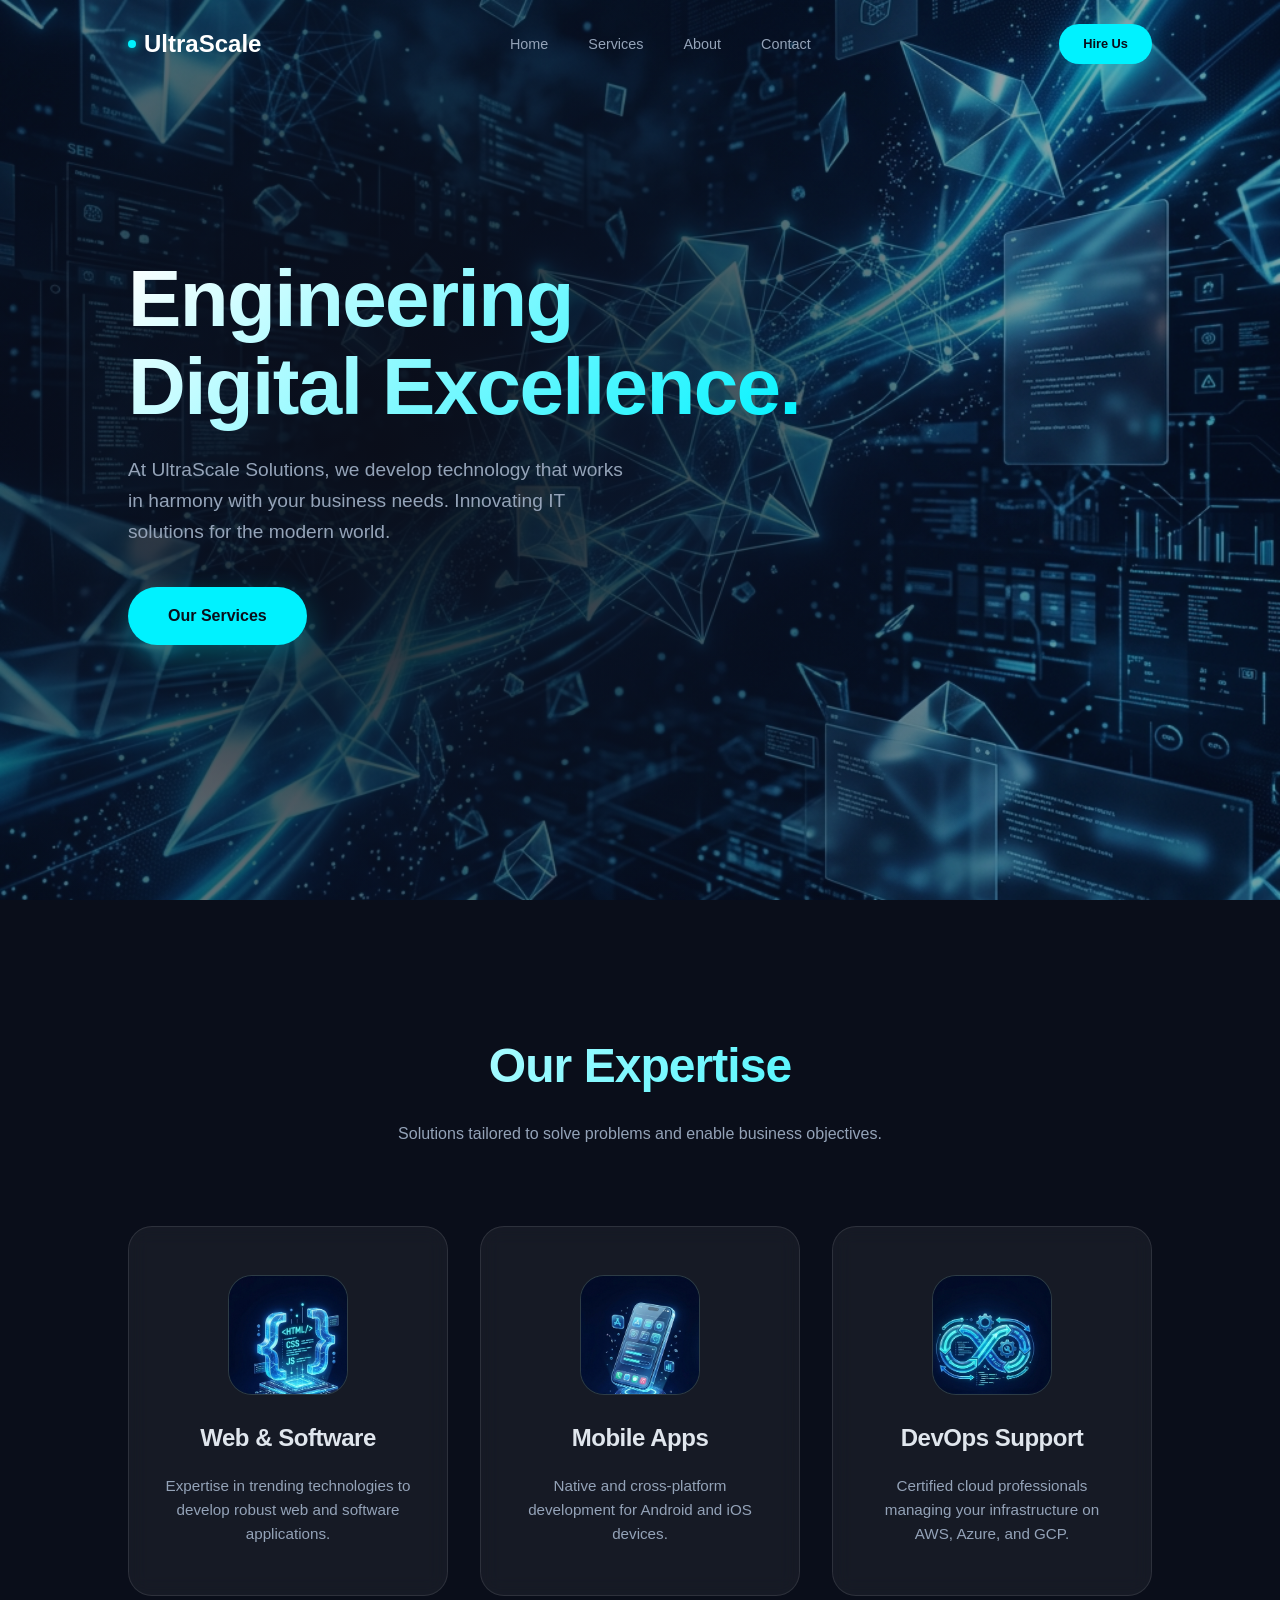
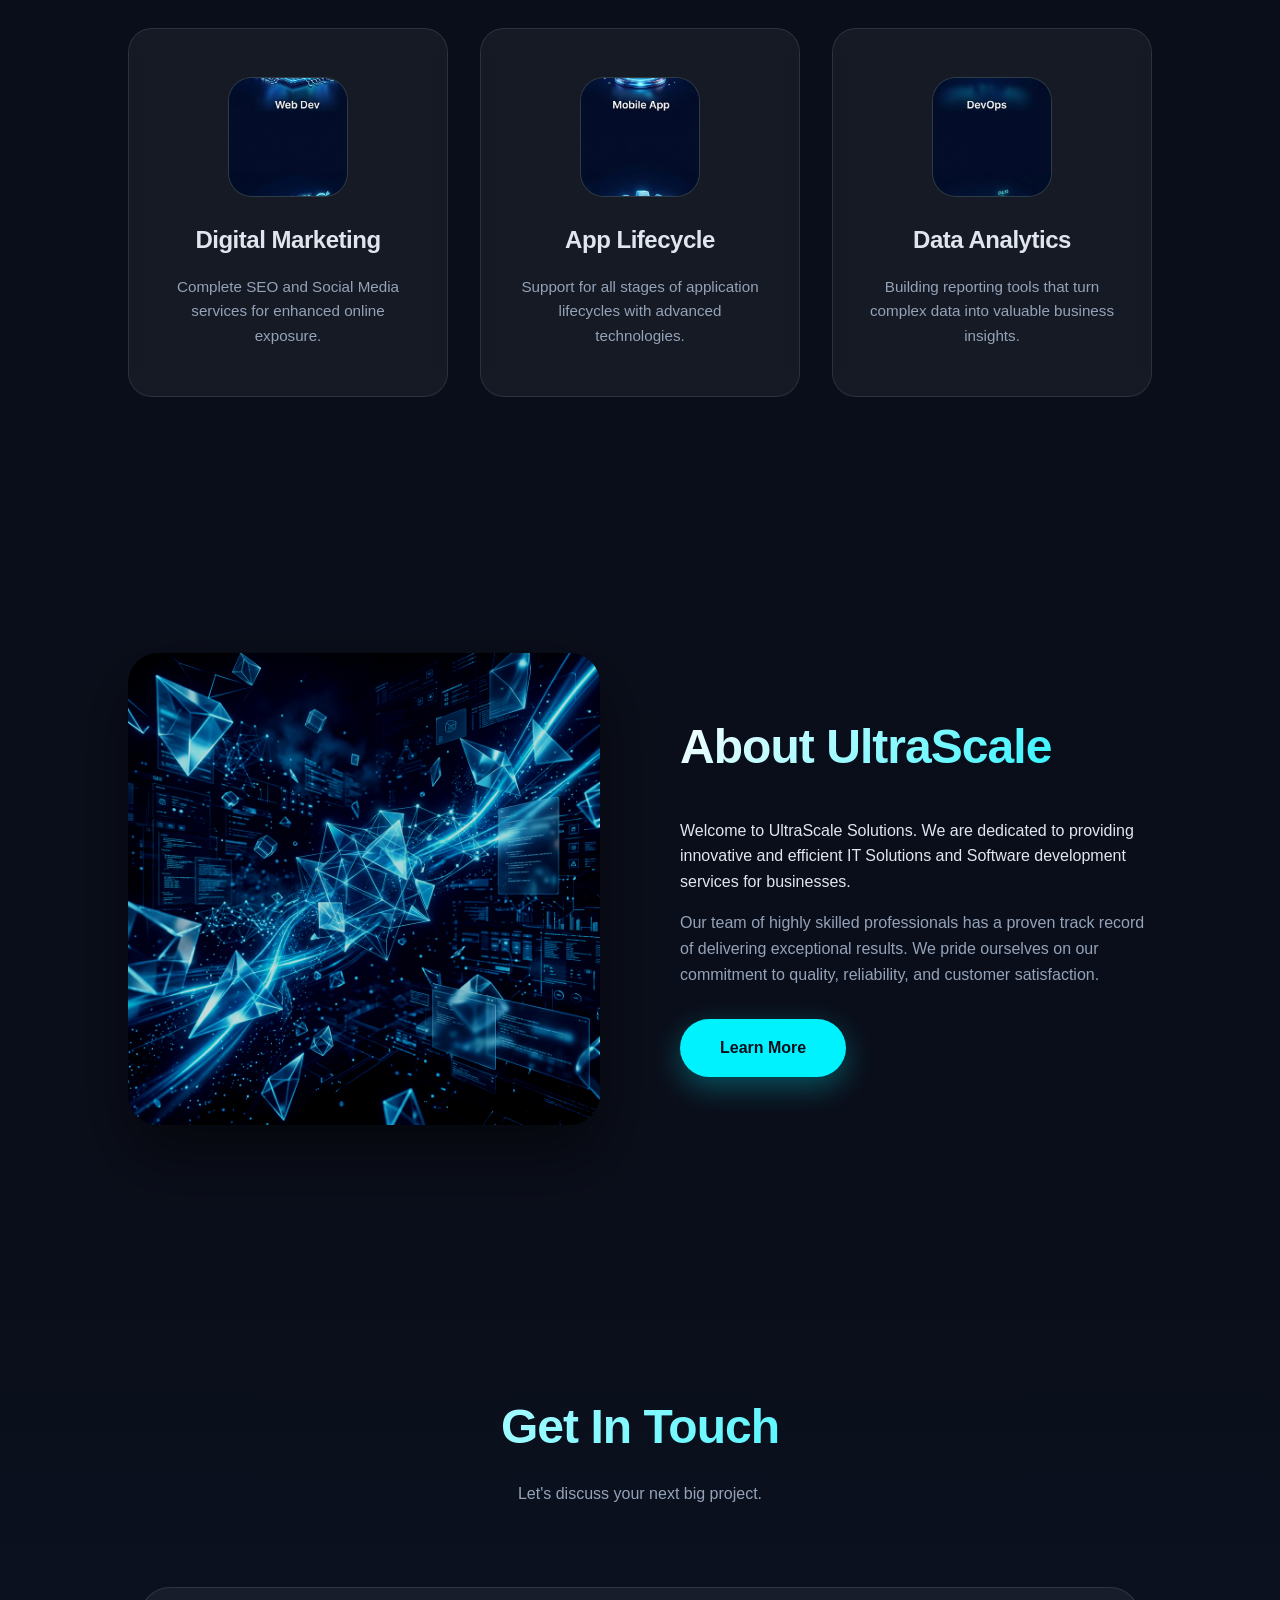
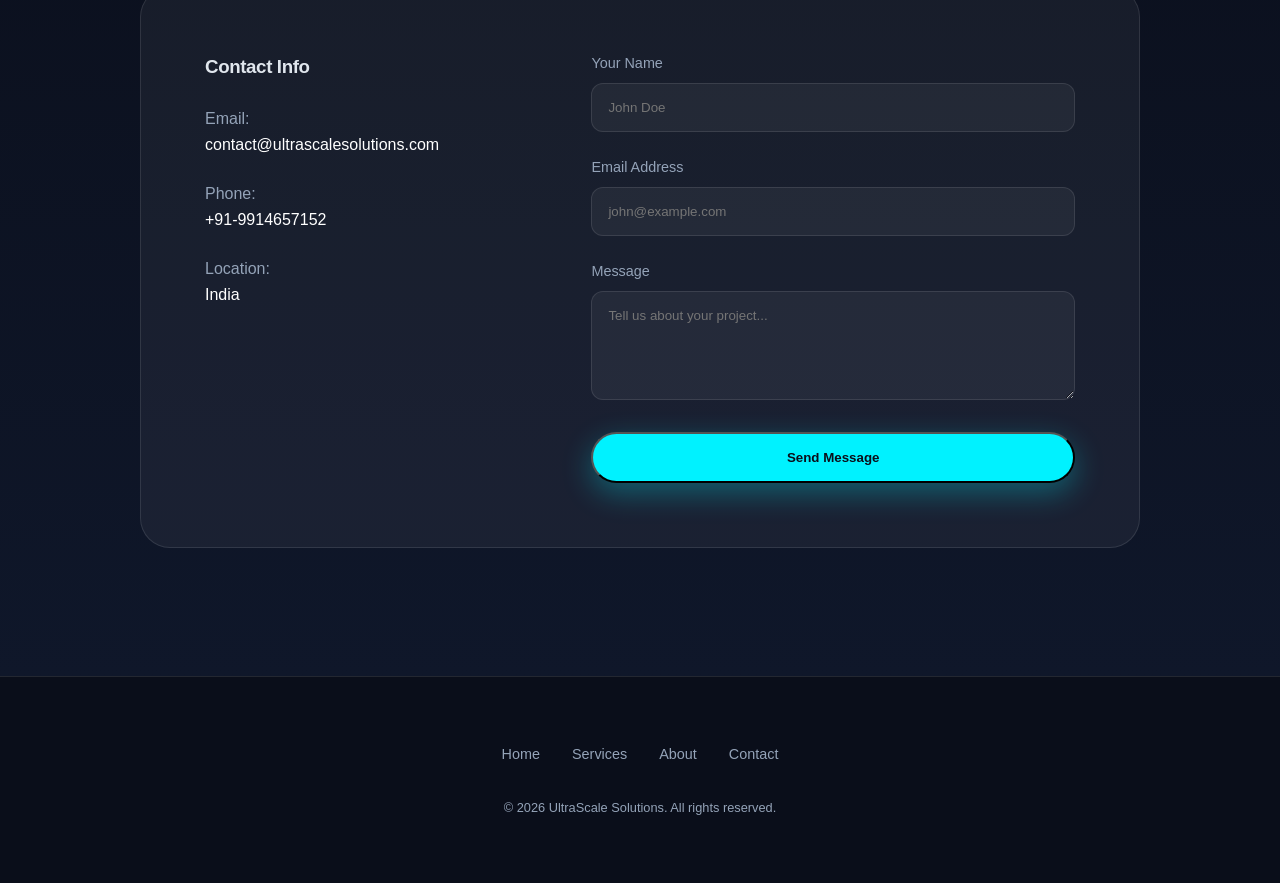
==== index.html @ d18b345b "initial commit" ====
<!DOCTYPE html>
<html lang="en">
<head>
    <meta charset="UTF-8">
    <meta name="viewport" content="width=device-width, initial-scale=1.0">
    <title>UltraScale Solutions | Engineering the Future</title>
    <meta name="description" content="UltraScale Solutions provides high-end IT and software development services, including web, mobile, DevOps, and data analytics.">
    <!-- Main CSS -->
    <link rel="stylesheet" href="css/main.css">
</head>
<body>

    <!-- Navigation -->
    <nav>
        <a href="#" class="logo">
            <span class="logo-dot"></span>
            UltraScale
        </a>
        <ul class="nav-links">
            <li><a href="#home">Home</a></li>
            <li><a href="#services">Services</a></li>
            <li><a href="#about">About</a></li>
            <li><a href="#contact">Contact</a></li>
        </ul>
        <a href="#contact" class="btn btn-primary" style="padding: 0.6rem 1.5rem; font-size: 0.8rem;">Hire Us</a>
    </nav>

    <!-- Hero Section -->
    <section class="hero" id="home">
        <div class="hero-overlay"></div>
        <div class="hero-bg"></div>
        <div class="hero-content">
            <h1 class="gradient-text">Engineering <br>Digital Excellence.</h1>
            <p>At UltraScale Solutions, we develop technology that works in harmony with your business needs. Innovating IT solutions for the modern world.</p>
            <div class="hero-btns">
                <a href="#services" class="btn btn-primary">Our Services</a>
            </div>
        </div>
    </section>

    <!-- Services Section -->
    <section class="services" id="services">
        <div class="section-header">
            <h2 class="gradient-text">Our Expertise</h2>
            <p style="color: var(--text-dim);">Solutions tailored to solve problems and enable business objectives.</p>
        </div>
        <div class="services-grid">
            <!-- Web & Software Development -->
            <div class="service-card icon-web">
                <div class="service-icon">
                    <div class="sprite"></div>
                </div>
                <h3>Web & Software</h3>
                <p>Expertise in trending technologies to develop robust web and software applications.</p>
            </div>

            <!-- Mobile App Development -->
            <div class="service-card icon-mobile">
                <div class="service-icon">
                    <div class="sprite"></div>
                </div>
                <h3>Mobile Apps</h3>
                <p>Native and cross-platform development for Android and iOS devices.</p>
            </div>

            <!-- DevOps Support -->
            <div class="service-card icon-devops">
                <div class="service-icon">
                    <div class="sprite"></div>
                </div>
                <h3>DevOps Support</h3>
                <p>Certified cloud professionals managing your infrastructure on AWS, Azure, and GCP.</p>
            </div>

            <!-- Digital Marketing -->
            <div class="service-card icon-marketing">
                <div class="service-icon">
                    <div class="sprite"></div>
                </div>
                <h3>Digital Marketing</h3>
                <p>Complete SEO and Social Media services for enhanced online exposure.</p>
            </div>

            <!-- Application Services -->
            <div class="service-card icon-app">
                <div class="service-icon">
                    <div class="sprite"></div>
                </div>
                <h3>App Lifecycle</h3>
                <p>Support for all stages of application lifecycles with advanced technologies.</p>
            </div>

            <!-- Data Analytics -->
            <div class="service-card icon-analytics">
                <div class="service-icon">
                    <div class="sprite"></div>
                </div>
                <h3>Data Analytics</h3>
                <p>Building reporting tools that turn complex data into valuable business insights.</p>
            </div>
        </div>
    </section>

    <!-- About Section -->
    <section class="about" id="about">
        <div class="about-image">
            <img src="assets/images/hero_bg.png" alt="About UltraScale" style="filter: brightness(0.8) contrast(1.2);">
        </div>
        <div class="about-content">
            <h2 class="gradient-text">About UltraScale</h2>
            <p>Welcome to UltraScale Solutions. We are dedicated to providing innovative and efficient IT Solutions and Software development services for businesses.</p>
            <p style="margin-top: 1rem; color: var(--text-dim);">Our team of highly skilled professionals has a proven track record of delivering exceptional results. We pride ourselves on our commitment to quality, reliability, and customer satisfaction.</p>
            <a href="#contact" class="btn btn-primary" style="margin-top: 2rem;">Learn More</a>
        </div>
    </section>

    <!-- Contact Section -->
    <section class="contact" id="contact">
        <div class="section-header">
            <h2 class="gradient-text">Get In Touch</h2>
            <p style="color: var(--text-dim);">Let's discuss your next big project.</p>
        </div>
        <div class="contact-container">
            <div class="contact-info">
                <h3>Contact Info</h3>
                <p style="margin-top: 1.5rem; color: var(--text-dim);">Email: <br><span style="color: #fff;">contact@ultrascalesolutions.com</span></p>
                <p style="margin-top: 1.5rem; color: var(--text-dim);">Phone: <br><span style="color: #fff;">+91-9914657152</span></p>
                <p style="margin-top: 1.5rem; color: var(--text-dim);">Location: <br><span style="color: #fff;">India</span></p>
            </div>
            <div class="contact-form">
                <form id="contactForm">
                    <div class="form-group">
                        <label>Your Name</label>
                        <input type="text" placeholder="John Doe" required>
                    </div>
                    <div class="form-group">
                        <label>Email Address</label>
                        <input type="email" placeholder="john@example.com" required>
                    </div>
                    <div class="form-group">
                        <label>Message</label>
                        <textarea rows="5" placeholder="Tell us about your project..." required></textarea>
                    </div>
                    <button type="submit" class="btn btn-primary" style="width: 100%;">Send Message</button>
                </form>
            </div>
        </div>
    </section>

    <!-- Footer -->
    <footer>
        <ul class="footer-links">
            <li><a href="#home">Home</a></li>
            <li><a href="#services">Services</a></li>
            <li><a href="#about">About</a></li>
            <li><a href="#contact">Contact</a></li>
        </ul>
        <p class="copyright">&copy; 2026 UltraScale Solutions. All rights reserved.</p>
    </footer>

    <!-- Scripts -->
    <script src="js/jquery.min.js"></script>
    <script src="js/main.js"></script>
</body>
</html>
---- css/main.css ----
/* 
    UltraScale Solutions - Main Style Sheet
    Tech-forward, 3D effect, Premium Dark Theme
*/

:root {
    --bg-dark: #0a0e1a;
    --bg-card: rgba(255, 255, 255, 0.05);
    --accent-blue: #00f2ff;
    --accent-glow: rgba(0, 242, 255, 0.3);
    --text-main: #e0e6ed;
    --text-dim: #94a3b8;
    --glass-border: rgba(255, 255, 255, 0.1);
    --transition-smooth: all 0.4s cubic-bezier(0.175, 0.885, 0.32, 1.275);
}

* {
    margin: 0;
    padding: 0;
    box-sizing: border-box;
    font-family: 'Inter', -apple-system, BlinkMacSystemFont, "Segoe UI", Roboto, Helvetica, Arial, sans-serif;
}

body {
    background-color: var(--bg-dark);
    color: var(--text-main);
    overflow-x: hidden;
    line-height: 1.6;
}

/* Scrollbar */
::-webkit-scrollbar {
    width: 10px;
}
::-webkit-scrollbar-track {
    background: var(--bg-dark);
}
::-webkit-scrollbar-thumb {
    background: #1e293b;
    border-radius: 5px;
}
::-webkit-scrollbar-thumb:hover {
    background: var(--accent-blue);
}

/* Typography */
h1, h2, h3, h4 {
    font-weight: 800;
    letter-spacing: -0.02em;
}

.gradient-text {
    background: linear-gradient(135deg, #fff 0%, var(--accent-blue) 100%);
    -webkit-background-clip: text;
    -webkit-text-fill-color: transparent;
}

/* Navigation */
nav {
    position: fixed;
    top: 0;
    width: 100%;
    padding: 1.5rem 10%;
    display: flex;
    justify-content: space-between;
    align-items: center;
    z-index: 1000;
    transition: var(--transition-smooth);
}

nav.scrolled {
    background: rgba(10, 14, 26, 0.8);
    backdrop-filter: blur(10px);
    padding: 1rem 10%;
    border-bottom: 1px solid var(--glass-border);
}

.logo {
    font-size: 1.5rem;
    font-weight: 800;
    color: #fff;
    text-decoration: none;
    display: flex;
    align-items: center;
    gap: 0.5rem;
}

.logo-dot {
    width: 8px;
    height: 8px;
    background: var(--accent-blue);
    border-radius: 50%;
    box-shadow: 0 0 10px var(--accent-blue);
}

.nav-links {
    display: flex;
    gap: 2.5rem;
    list-style: none;
}

.nav-links a {
    color: var(--text-dim);
    text-decoration: none;
    font-size: 0.9rem;
    font-weight: 500;
    transition: var(--transition-smooth);
}

.nav-links a:hover {
    color: var(--accent-blue);
}

/* Hero Section */
.hero {
    height: 100vh;
    display: flex;
    align-items: center;
    padding: 0 10%;
    position: relative;
    overflow: hidden;
}

.hero-content {
    max-width: 700px;
    z-index: 2;
    transform-style: preserve-3d;
    perspective: 1000px;
}

.hero h1 {
    font-size: clamp(3rem, 8vw, 5rem);
    line-height: 1.1;
    margin-bottom: 1.5rem;
}

.hero p {
    font-size: 1.2rem;
    color: var(--text-dim);
    margin-bottom: 2.5rem;
    max-width: 500px;
}

.hero-bg {
    position: absolute;
    top: 0;
    right: 0;
    width: 100%;
    height: 100%;
    z-index: 1;
    background: url('../assets/images/hero_bg.png') no-repeat center right / cover;
    filter: opacity(0.6);
}

.hero-overlay {
    position: absolute;
    top: 0;
    left: 0;
    width: 100%;
    height: 100%;
    background: radial-gradient(circle at 30% 50%, var(--bg-dark) 0%, transparent 70%);
    z-index: 2;
}

/* Buttons */
.btn {
    padding: 1rem 2.5rem;
    border-radius: 50px;
    font-weight: 600;
    text-decoration: none;
    transition: var(--transition-smooth);
    display: inline-block;
    cursor: pointer;
}

.btn-primary {
    background: var(--accent-blue);
    color: var(--bg-dark);
    box-shadow: 0 10px 30px var(--accent-glow);
}

.btn-primary:hover {
    transform: translateY(-5px);
    box-shadow: 0 15px 40px var(--accent-glow);
}

/* Services Section */
.services {
    padding: 8rem 10%;
    position: relative;
}

.section-header {
    text-align: center;
    margin-bottom: 5rem;
}

.section-header h2 {
    font-size: 3rem;
    margin-bottom: 1rem;
}

.services-grid {
    display: grid;
    grid-template-columns: repeat(auto-fit, minmax(300px, 1fr));
    gap: 2rem;
    perspective: 1000px;
}

.service-card {
    background: var(--bg-card);
    border: 1px solid var(--glass-border);
    border-radius: 24px;
    padding: 3rem 2rem;
    text-align: center;
    backdrop-filter: blur(10px);
    transition: var(--transition-smooth);
    transform-style: preserve-3d;
    cursor: default;
}

.service-card:hover {
    border-color: var(--accent-blue);
    background: rgba(255, 255, 255, 0.08);
}

.service-icon {
    width: 120px;
    height: 120px;
    margin: 0 auto 1.5rem;
    background: rgba(0, 242, 255, 0.05);
    border-radius: 24px;
    display: flex;
    align-items: center;
    justify-content: center;
    transform: translateZ(30px);
    overflow: hidden;
    position: relative;
    border: 1px solid var(--glass-border);
}

.service-icon .sprite {
    width: 300%;
    height: 200%;
    background: url('../assets/icons/services.png') no-repeat;
    background-size: cover;
    position: absolute;
}

/* Icon Positions (3x2 Grid) */
.icon-web .sprite { left: 0; top: 0; }
.icon-mobile .sprite { left: -100%; top: 0; }
.icon-devops .sprite { left: -200%; top: 0; }
.icon-marketing .sprite { left: 0; top: -100%; }
.icon-app .sprite { left: -100%; top: -100%; }
.icon-analytics .sprite { left: -200%; top: -100%; }

.service-card h3 {
    font-size: 1.5rem;
    margin-bottom: 1rem;
    transform: translateZ(20px);
}

.service-card p {
    color: var(--text-dim);
    font-size: 0.95rem;
    transform: translateZ(10px);
}

/* About Section */
.about {
    padding: 8rem 10%;
    display: flex;
    align-items: center;
    gap: 5rem;
}

.about-image {
    flex: 1;
    position: relative;
}

.about-image img {
    width: 100%;
    border-radius: 30px;
    box-shadow: 0 30px 60px rgba(0,0,0,0.5);
}

.about-content {
    flex: 1;
}

.about-content h2 {
    font-size: 3rem;
    margin-bottom: 2rem;
}

/* Contact Section */
.contact {
    padding: 8rem 10%;
    background: linear-gradient(to bottom, transparent, #0f172a);
}

.contact-container {
    max-width: 1000px;
    margin: 0 auto;
    background: var(--bg-card);
    border: 1px solid var(--glass-border);
    border-radius: 30px;
    padding: 4rem;
    display: flex;
    gap: 4rem;
}

.contact-info {
    flex: 1;
}

.contact-form {
    flex: 1.5;
}

.form-group {
    margin-bottom: 1.5rem;
}

.form-group label {
    display: block;
    margin-bottom: 0.5rem;
    font-size: 0.9rem;
    color: var(--text-dim);
}

input, textarea {
    width: 100%;
    padding: 1rem;
    background: rgba(255,255,255,0.05);
    border: 1px solid var(--glass-border);
    border-radius: 12px;
    color: #fff;
    outline: none;
    transition: var(--transition-smooth);
}

input:focus, textarea:focus {
    border-color: var(--accent-blue);
    background: rgba(255,255,255,0.08);
}

/* Footer */
footer {
    padding: 4rem 10%;
    border-top: 1px solid var(--glass-border);
    text-align: center;
}

.footer-links {
    display: flex;
    justify-content: center;
    gap: 2rem;
    margin-bottom: 2rem;
    list-style: none;
}

.footer-links a {
    color: var(--text-dim);
    text-decoration: none;
    font-size: 0.9rem;
}

.copyright {
    color: var(--text-dim);
    font-size: 0.8rem;
}

/* Responsive */
@media (max-width: 992px) {
    .about {
        flex-direction: column;
        text-align: center;
    }
    .contact-container {
        flex-direction: column;
        padding: 2rem;
    }
}

@media (max-width: 768px) {
    nav {
        padding: 1rem 5%;
    }
    .nav-links {
        display: none;
    }
    .hero {
        padding: 0 5%;
    }
    .services, .about, .contact {
        padding: 4rem 5%;
    }
}
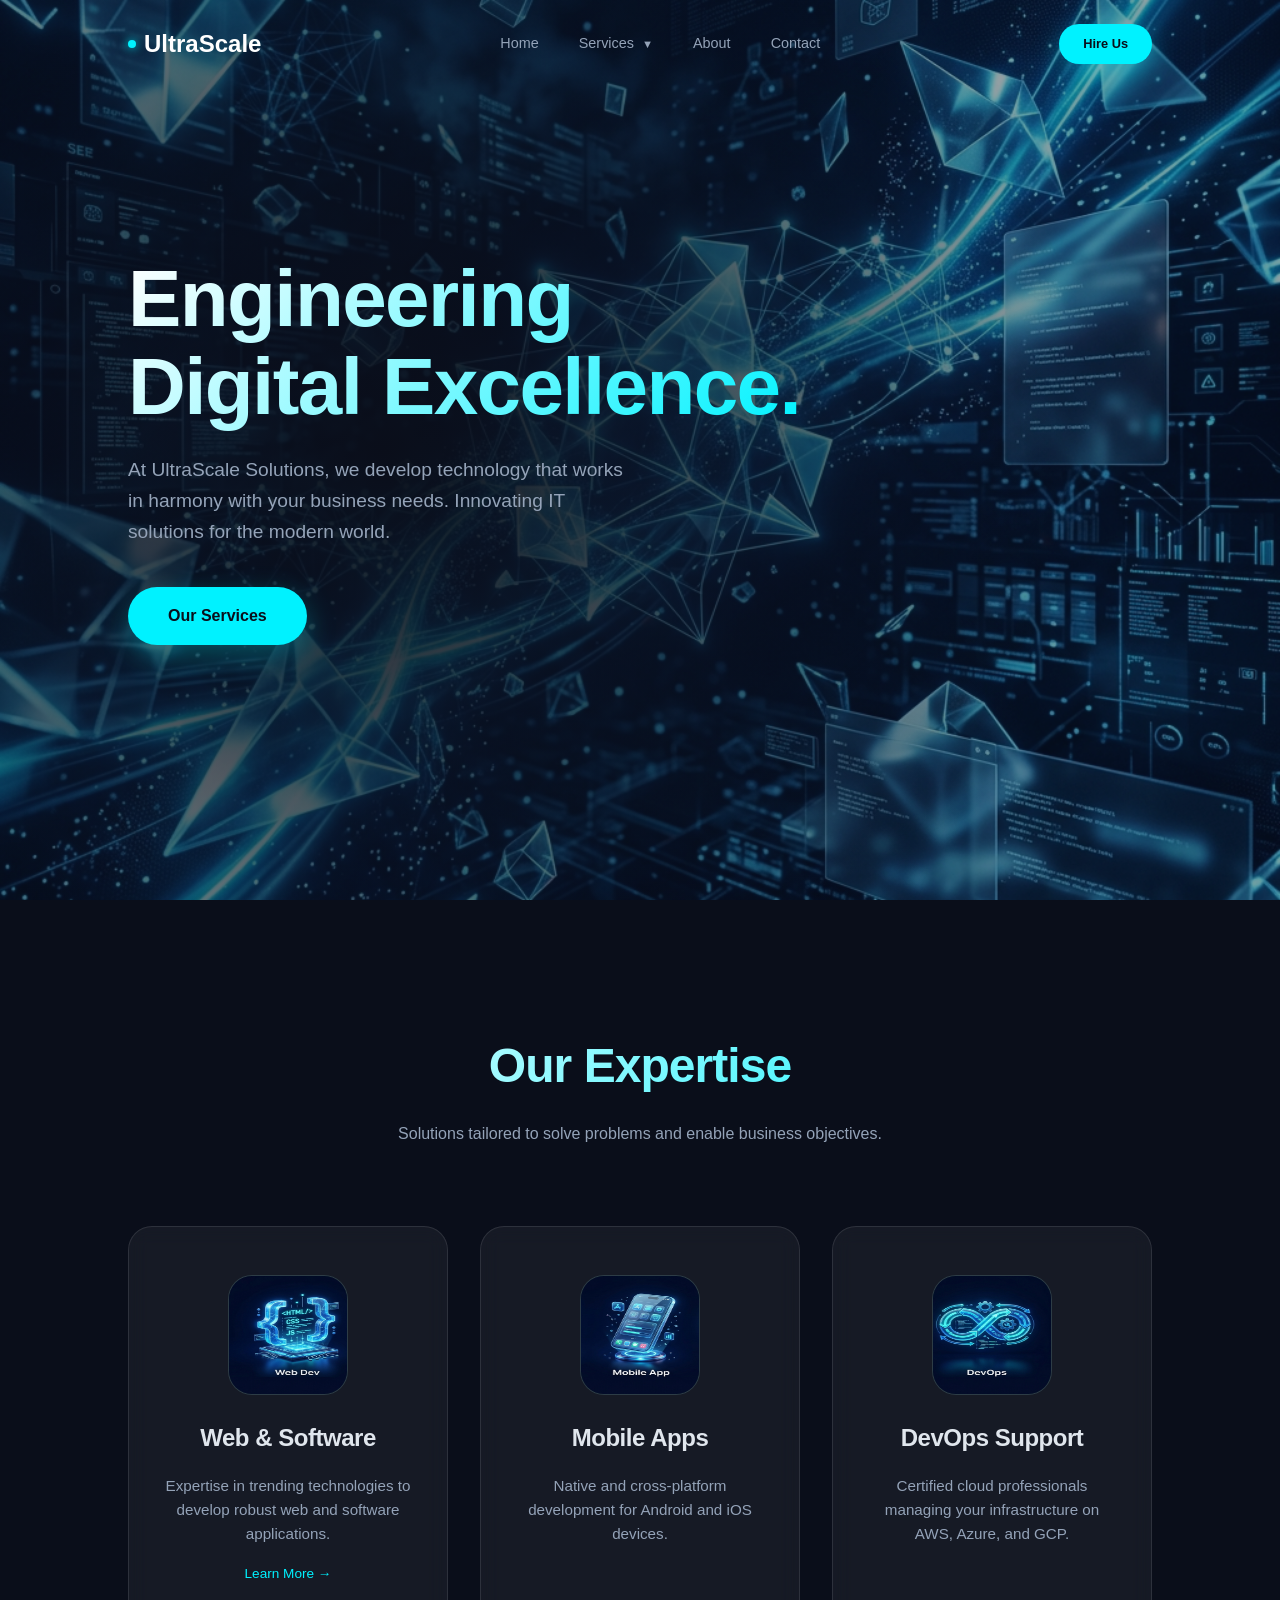
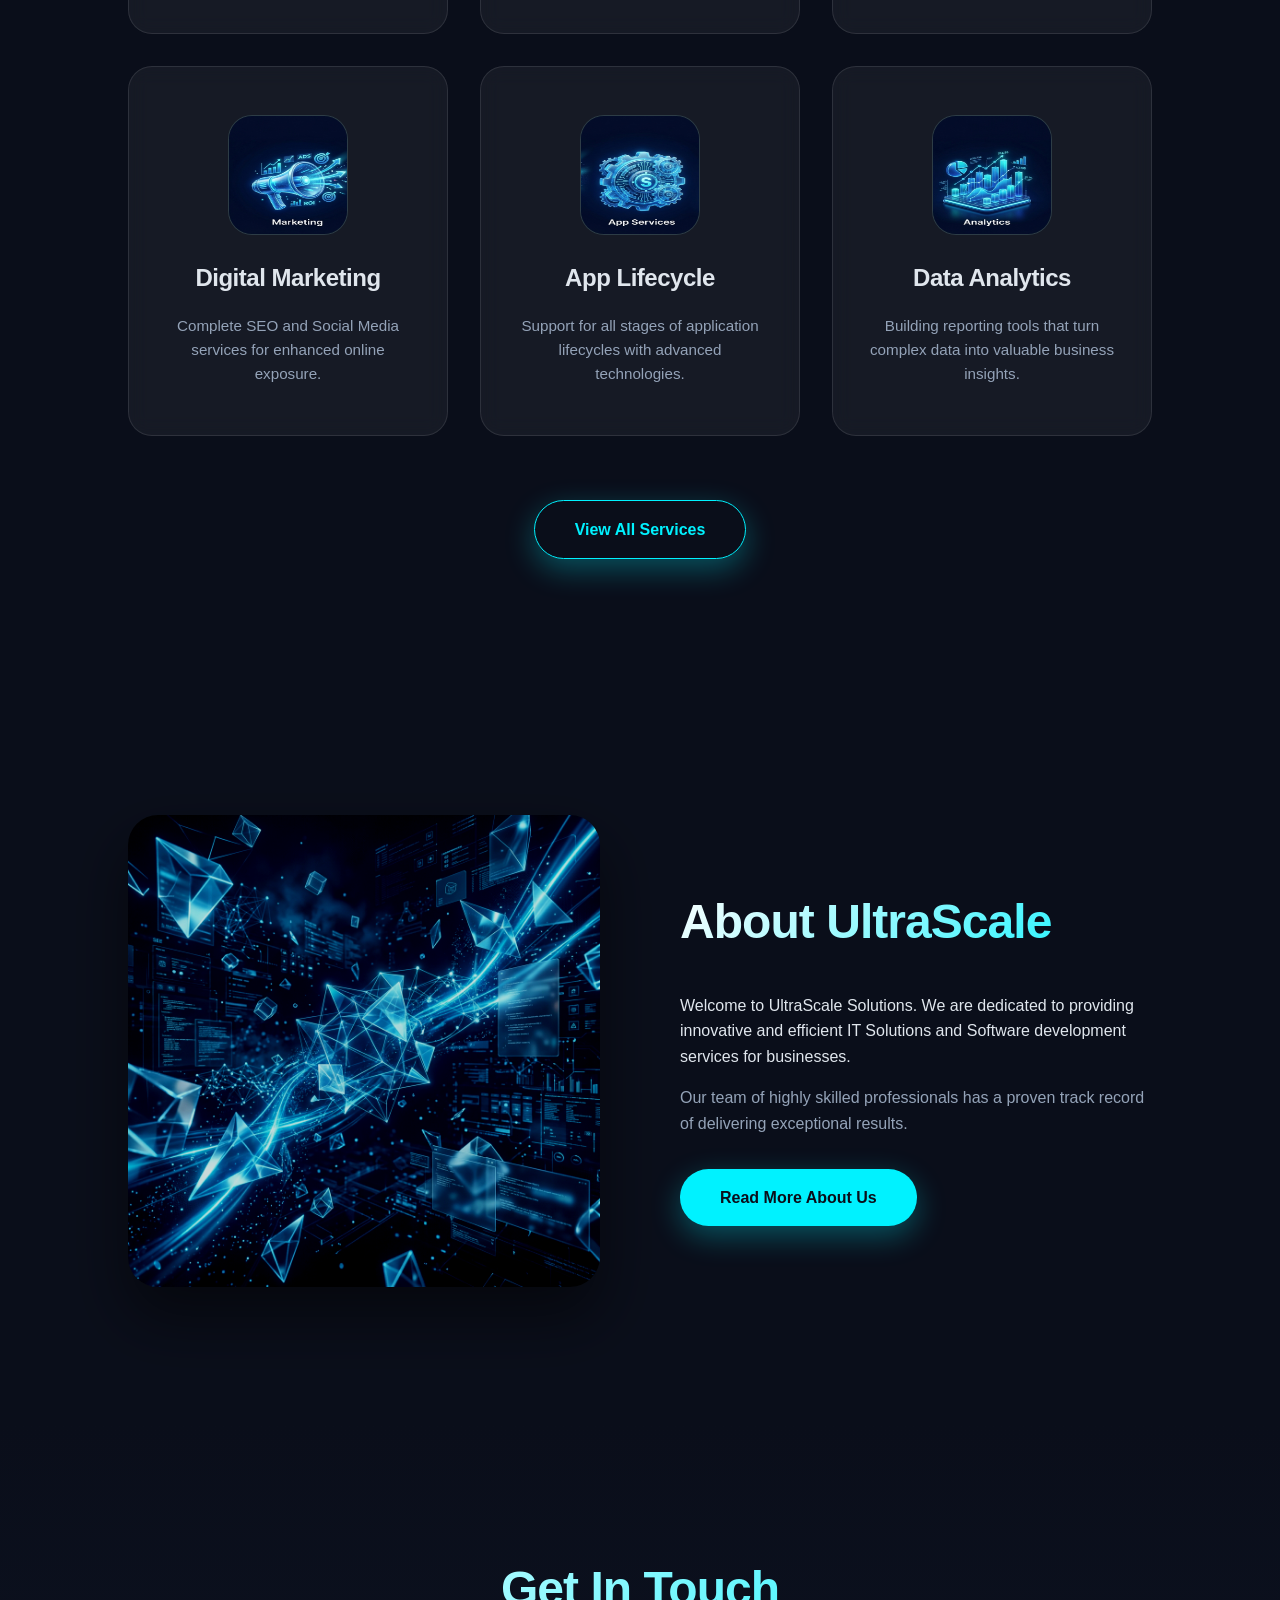
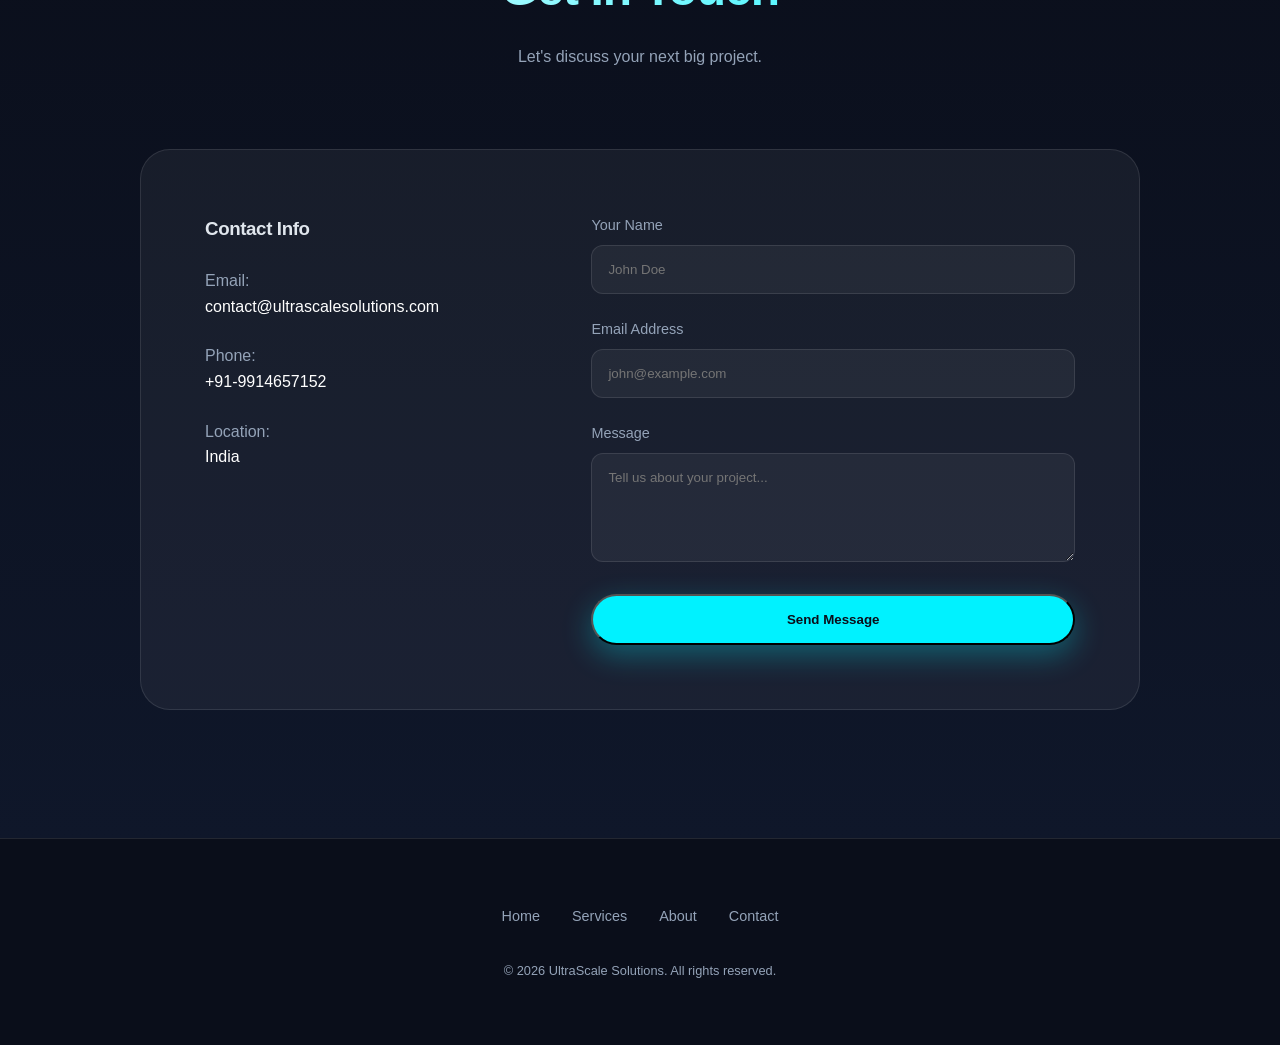
==== commit 61fc65b6: "new pages" ====
--- a/index.html
+++ b/index.html
@@ -17,12 +17,21 @@
             UltraScale
         </a>
         <ul class="nav-links">
-            <li><a href="#home">Home</a></li>
-            <li><a href="#services">Services</a></li>
-            <li><a href="#about">About</a></li>
-            <li><a href="#contact">Contact</a></li>
+            <li><a href="index.html">Home</a></li>
+            <li class="dropdown">
+                <a href="services.html">Services <span style="font-size: 0.7rem; margin-left: 4px;">▼</span></a>
+                <ul class="dropdown-menu">
+                    <li><a href="services/web-software.html">Web & Software</a></li>
+                    <li><a href="services.html#mobile">Mobile Apps</a></li>
+                    <li><a href="services.html#devops">DevOps Support</a></li>
+                    <li><a href="services.html#marketing">Digital Marketing</a></li>
+                    <li><a href="services.html#analytics">Data Analytics</a></li>
+                </ul>
+            </li>
+            <li><a href="about.html">About</a></li>
+            <li><a href="contact.html">Contact</a></li>
         </ul>
-        <a href="#contact" class="btn btn-primary" style="padding: 0.6rem 1.5rem; font-size: 0.8rem;">Hire Us</a>
+        <a href="contact.html" class="btn btn-primary" style="padding: 0.6rem 1.5rem; font-size: 0.8rem;">Hire Us</a>
     </nav>
 
     <!-- Hero Section -->
@@ -33,7 +42,7 @@
             <h1 class="gradient-text">Engineering <br>Digital Excellence.</h1>
             <p>At UltraScale Solutions, we develop technology that works in harmony with your business needs. Innovating IT solutions for the modern world.</p>
             <div class="hero-btns">
-                <a href="#services" class="btn btn-primary">Our Services</a>
+                <a href="services.html" class="btn btn-primary">Our Services</a>
             </div>
         </div>
     </section>
@@ -52,6 +61,7 @@
                 </div>
                 <h3>Web & Software</h3>
                 <p>Expertise in trending technologies to develop robust web and software applications.</p>
+                <a href="services/web-software.html" style="color: var(--accent-blue); text-decoration: none; font-size: 0.85rem; margin-top: 1rem; display: inline-block;">Learn More →</a>
             </div>
 
             <!-- Mobile App Development -->
@@ -99,6 +109,9 @@
                 <p>Building reporting tools that turn complex data into valuable business insights.</p>
             </div>
         </div>
+        <div style="text-align: center; margin-top: 4rem;">
+            <a href="services.html" class="btn btn-primary" style="background: transparent; border: 1px solid var(--accent-blue); color: var(--accent-blue);">View All Services</a>
+        </div>
     </section>
 
     <!-- About Section -->
@@ -109,8 +122,8 @@
         <div class="about-content">
             <h2 class="gradient-text">About UltraScale</h2>
             <p>Welcome to UltraScale Solutions. We are dedicated to providing innovative and efficient IT Solutions and Software development services for businesses.</p>
-            <p style="margin-top: 1rem; color: var(--text-dim);">Our team of highly skilled professionals has a proven track record of delivering exceptional results. We pride ourselves on our commitment to quality, reliability, and customer satisfaction.</p>
-            <a href="#contact" class="btn btn-primary" style="margin-top: 2rem;">Learn More</a>
+            <p style="margin-top: 1rem; color: var(--text-dim);">Our team of highly skilled professionals has a proven track record of delivering exceptional results.</p>
+            <a href="about.html" class="btn btn-primary" style="margin-top: 2rem;">Read More About Us</a>
         </div>
     </section>
 
@@ -150,10 +163,10 @@
     <!-- Footer -->
     <footer>
         <ul class="footer-links">
-            <li><a href="#home">Home</a></li>
-            <li><a href="#services">Services</a></li>
-            <li><a href="#about">About</a></li>
-            <li><a href="#contact">Contact</a></li>
+            <li><a href="index.html">Home</a></li>
+            <li><a href="services.html">Services</a></li>
+            <li><a href="about.html">About</a></li>
+            <li><a href="contact.html">Contact</a></li>
         </ul>
         <p class="copyright">&copy; 2026 UltraScale Solutions. All rights reserved.</p>
     </footer>
--- a/css/main.css
+++ b/css/main.css
@@ -111,6 +111,61 @@
     color: var(--accent-blue);
 }
 
+/* Dropdown Menu */
+.dropdown {
+    position: relative;
+    display: flex;
+    align-items: center;
+}
+
+.dropdown-menu {
+    position: absolute;
+    top: 100%;
+    left: 50%;
+    transform: translateX(-50%) translateY(15px);
+    background: rgba(10, 14, 26, 0.95);
+    backdrop-filter: blur(20px);
+    border: 1px solid var(--glass-border);
+    border-radius: 12px;
+    padding: 1rem 0;
+    min-width: 220px;
+    opacity: 0;
+    visibility: hidden;
+    transition: var(--transition-smooth);
+    box-shadow: 0 20px 40px rgba(0,0,0,0.5);
+    z-index: 100;
+}
+
+.dropdown:hover .dropdown-menu {
+    opacity: 1;
+    visibility: visible;
+    transform: translateX(-50%) translateY(8px);
+}
+
+.dropdown-menu li {
+    list-style: none;
+}
+
+.dropdown-menu a {
+    display: block;
+    padding: 0.8rem 1.5rem;
+    color: var(--text-dim) !important;
+    font-size: 0.85rem !important;
+    white-space: nowrap;
+    transition: all 0.3s ease;
+}
+
+.dropdown-menu a:hover {
+    background: rgba(255, 255, 255, 0.05);
+    color: var(--accent-blue) !important;
+    padding-left: 1.8rem;
+}
+
+.nav-links li {
+    display: flex;
+    align-items: center;
+}
+
 /* Hero Section */
 .hero {
     height: 100vh;
@@ -240,20 +295,22 @@
 }
 
 .service-icon .sprite {
-    width: 300%;
-    height: 200%;
+    width: 100%;
+    height: 100%;
     background: url('../assets/icons/services.png') no-repeat;
-    background-size: cover;
+    background-size: 300% 200%;
     position: absolute;
+    top: 0;
+    left: 0;
 }
 
 /* Icon Positions (3x2 Grid) */
-.icon-web .sprite { left: 0; top: 0; }
-.icon-mobile .sprite { left: -100%; top: 0; }
-.icon-devops .sprite { left: -200%; top: 0; }
-.icon-marketing .sprite { left: 0; top: -100%; }
-.icon-app .sprite { left: -100%; top: -100%; }
-.icon-analytics .sprite { left: -200%; top: -100%; }
+.icon-web .sprite { background-position: 0 0; }
+.icon-mobile .sprite { background-position: 50% 0; }
+.icon-devops .sprite { background-position: 100% 0; }
+.icon-marketing .sprite { background-position: 0 100%; }
+.icon-app .sprite { background-position: 50% 100%; }
+.icon-analytics .sprite { background-position: 100% 100%; }
 
 .service-card h3 {
     font-size: 1.5rem;
@@ -373,6 +430,30 @@
     font-size: 0.8rem;
 }
 
+/* Sub-Page Hero */
+.sub-hero {
+    padding: 12rem 10% 6rem;
+    text-align: center;
+    background: radial-gradient(circle at 50% 0%, rgba(0, 242, 255, 0.1) 0%, transparent 70%);
+}
+
+.sub-hero h1 {
+    font-size: clamp(2.5rem, 6vw, 4rem);
+    margin-bottom: 1.5rem;
+}
+
+.sub-hero p {
+    color: var(--text-dim);
+    max-width: 700px;
+    margin: 0 auto;
+    font-size: 1.1rem;
+}
+
+/* Internal Page Sections */
+.page-section {
+    padding: 6rem 10%;
+}
+
 /* Responsive */
 @media (max-width: 992px) {
     .about {
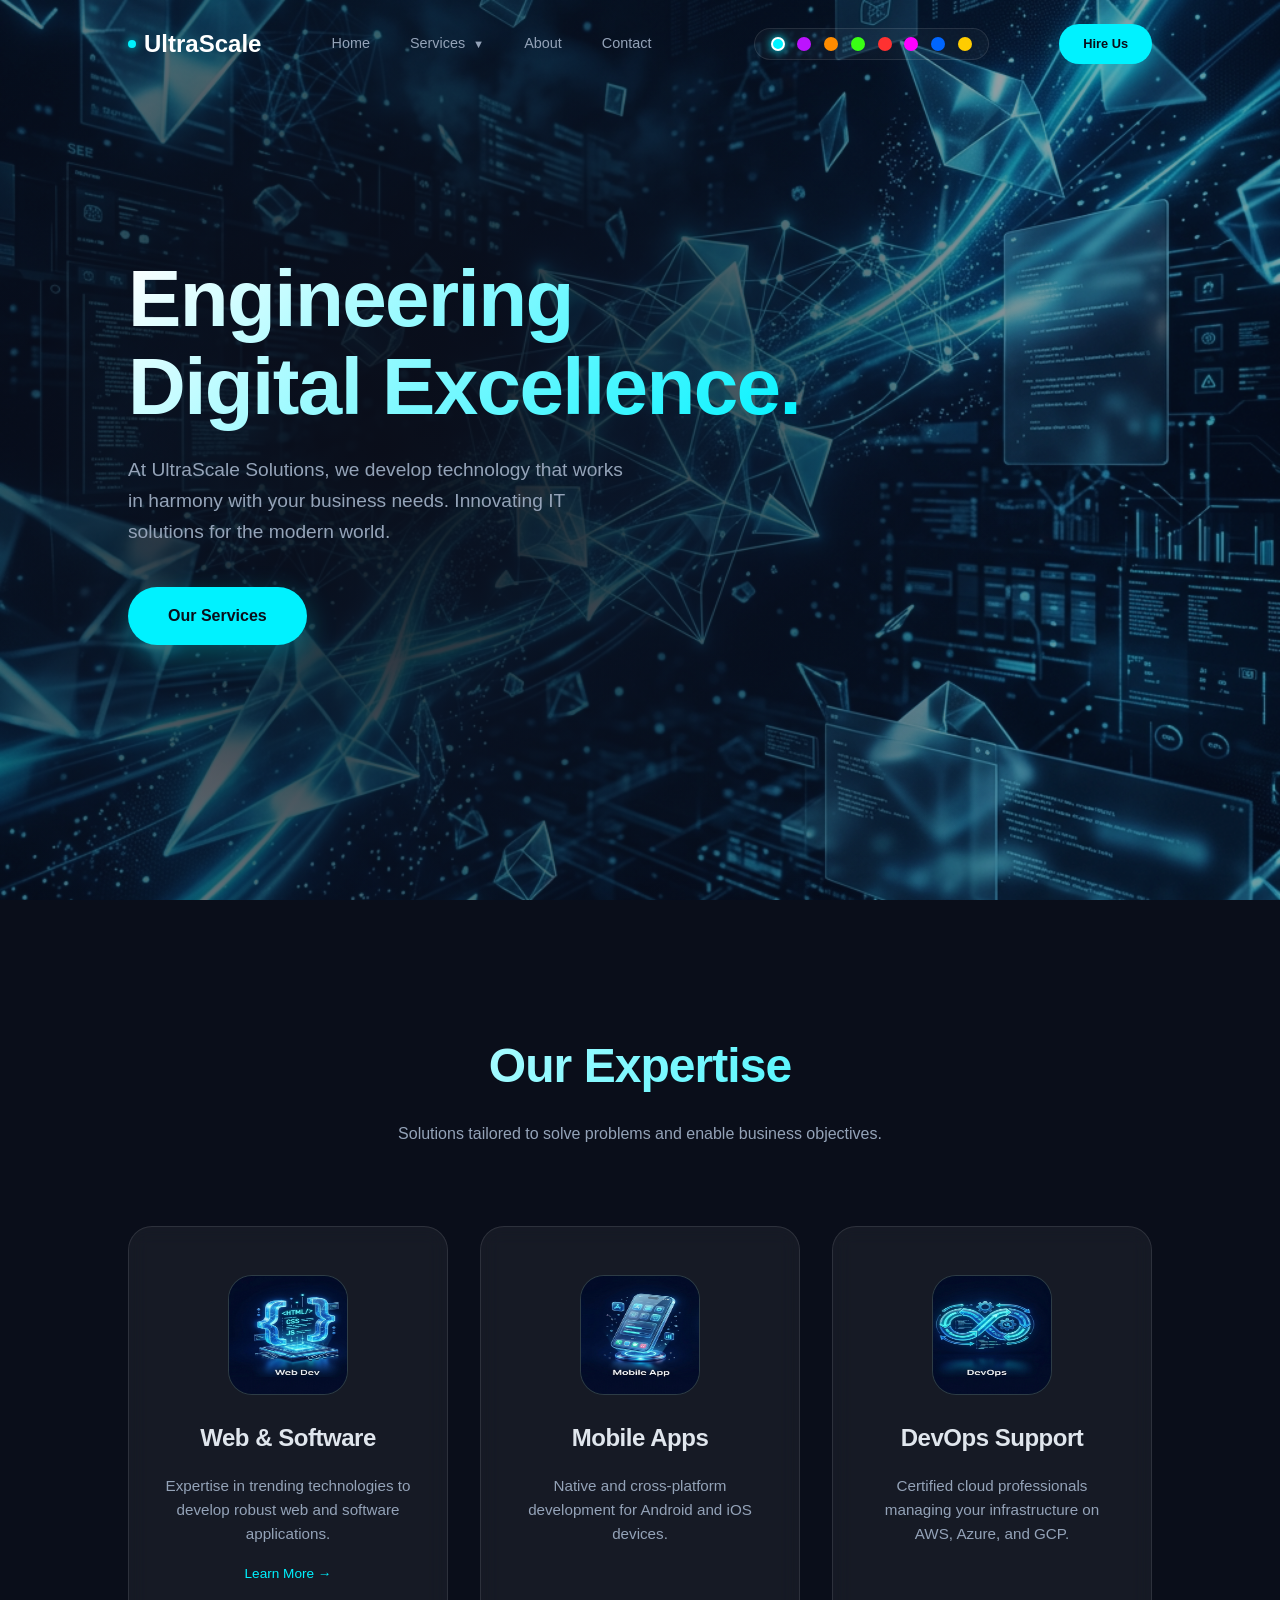
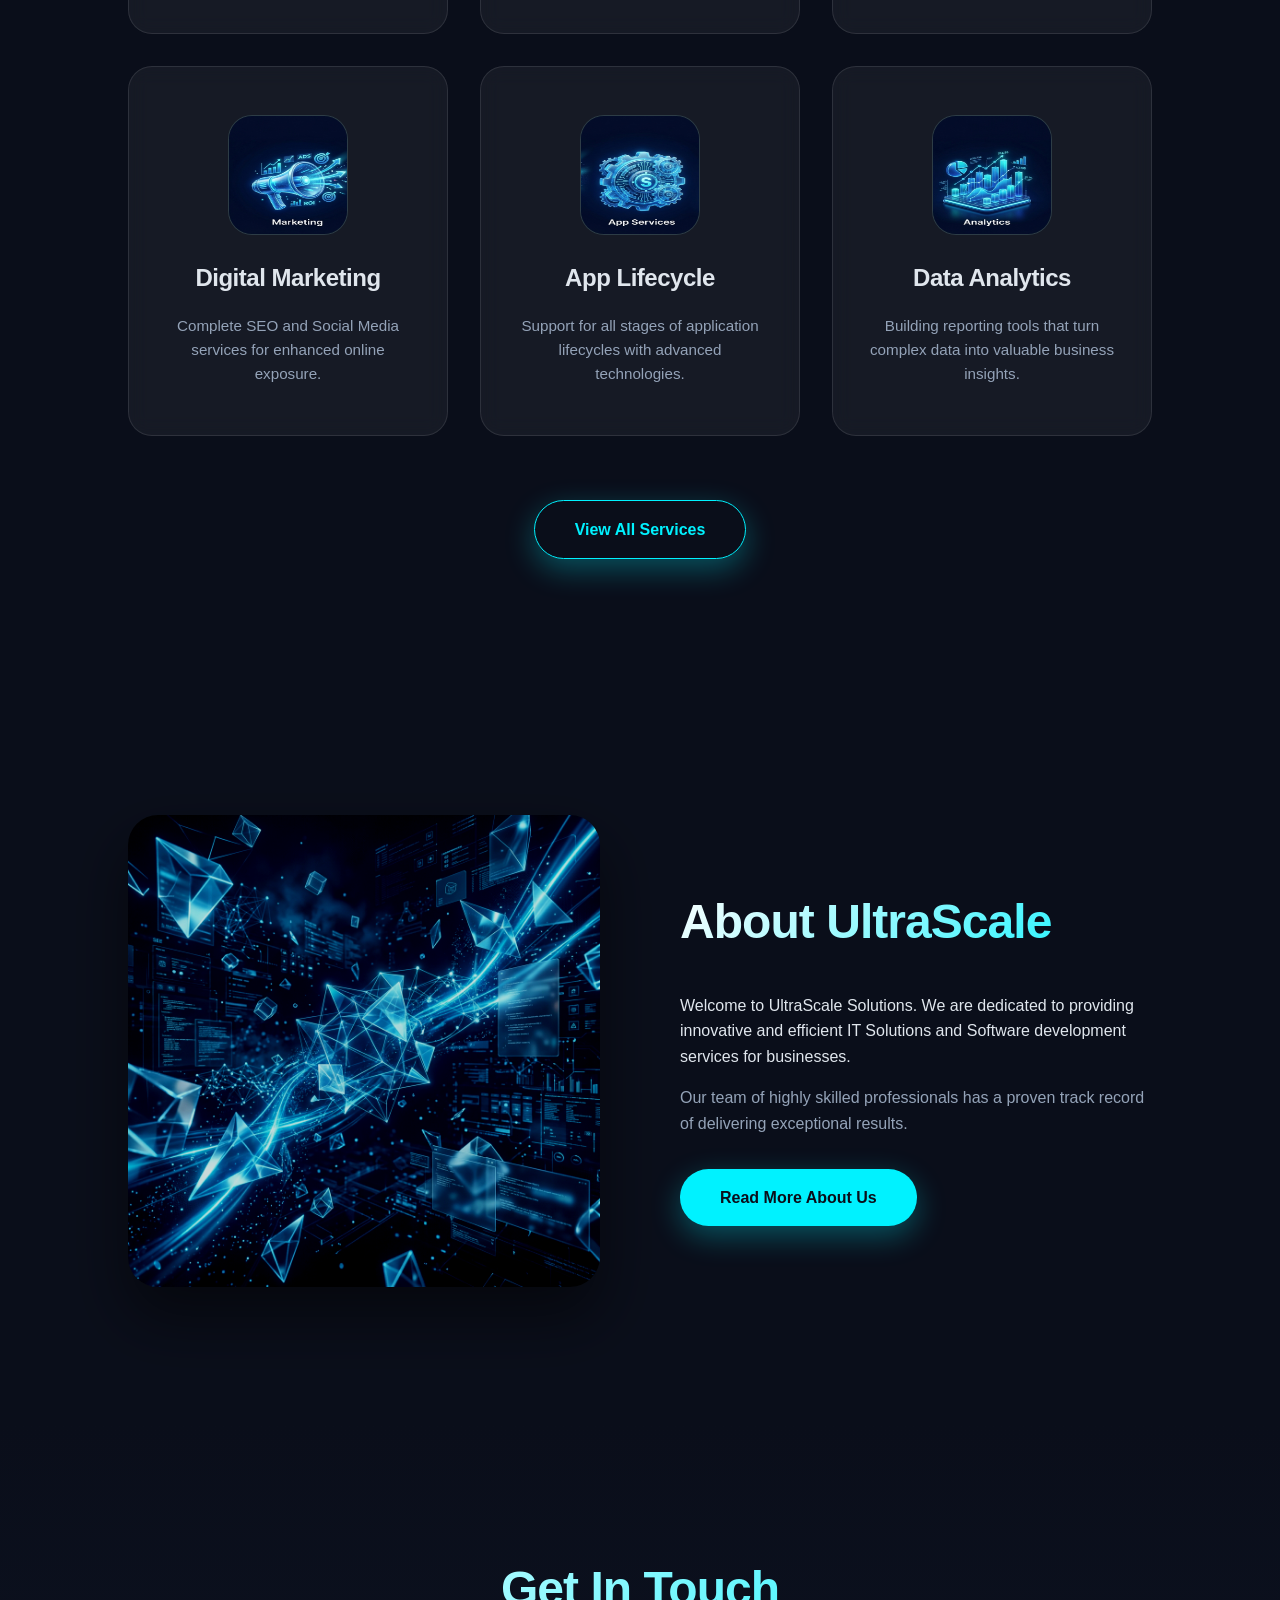
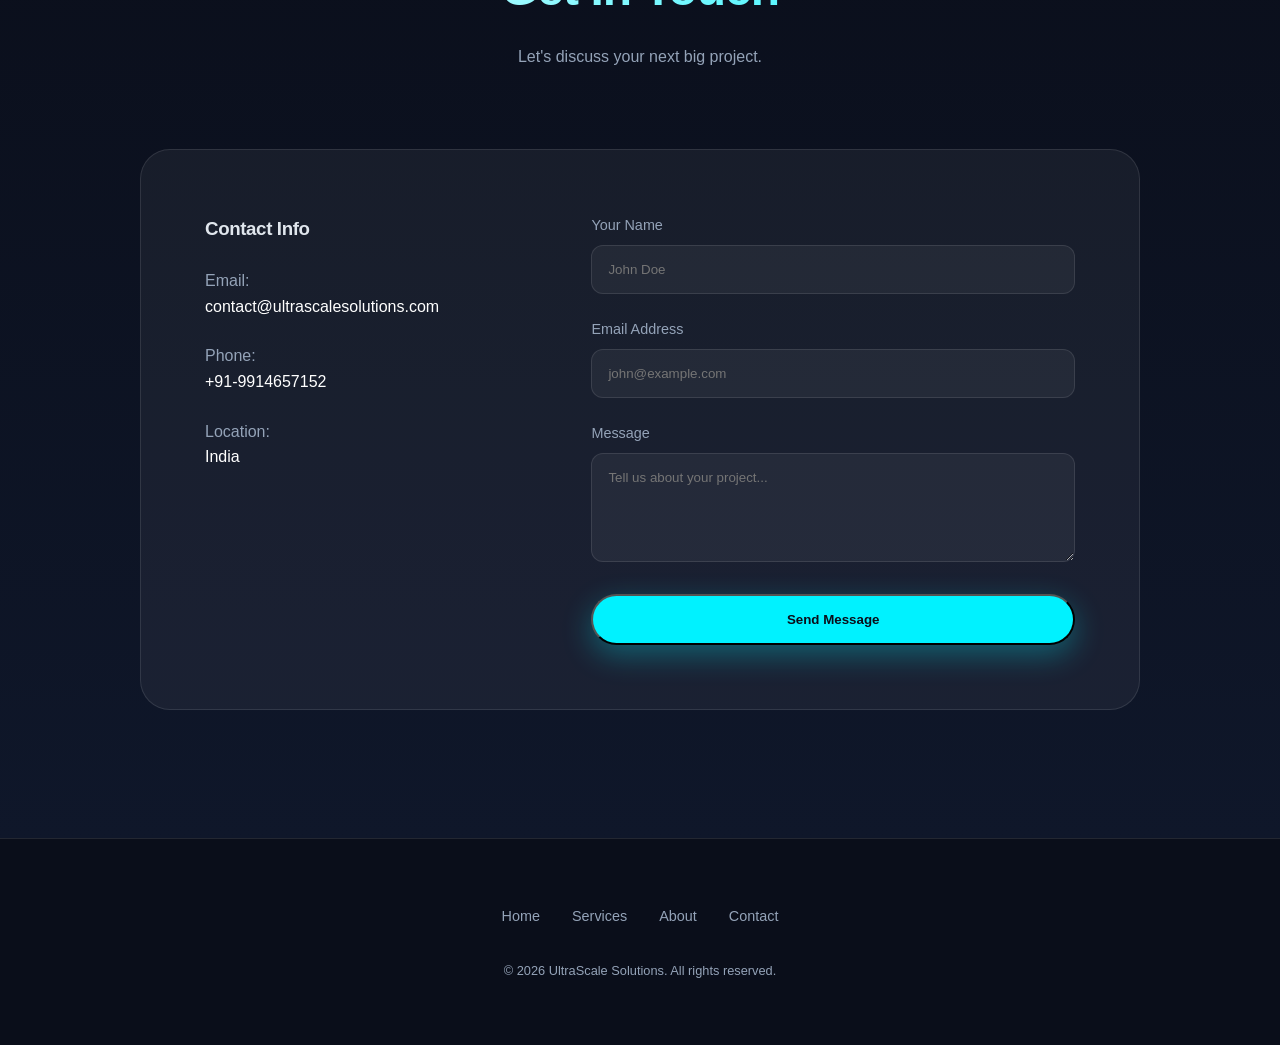
==== commit 92d8042f: "color" ====
--- a/index.html
+++ b/index.html
@@ -31,6 +31,16 @@
             <li><a href="about.html">About</a></li>
             <li><a href="contact.html">Contact</a></li>
         </ul>
+        <div class="theme-switcher">
+            <div class="theme-dot dot-cyan active" data-theme="cyan"></div>
+            <div class="theme-dot dot-purple" data-theme="purple"></div>
+            <div class="theme-dot dot-orange" data-theme="orange"></div>
+            <div class="theme-dot dot-green" data-theme="green"></div>
+            <div class="theme-dot dot-red" data-theme="red"></div>
+            <div class="theme-dot dot-pink" data-theme="pink"></div>
+            <div class="theme-dot dot-blue" data-theme="blue"></div>
+            <div class="theme-dot dot-gold" data-theme="gold"></div>
+        </div>
         <a href="contact.html" class="btn btn-primary" style="padding: 0.6rem 1.5rem; font-size: 0.8rem;">Hire Us</a>
     </nav>
 
--- a/css/main.css
+++ b/css/main.css
@@ -166,6 +166,44 @@
     align-items: center;
 }
 
+/* Theme Switcher */
+.theme-switcher {
+    display: flex;
+    gap: 0.8rem;
+    margin-left: 2rem;
+    padding: 0.5rem 1rem;
+    background: rgba(255, 255, 255, 0.03);
+    border: 1px solid var(--glass-border);
+    border-radius: 50px;
+}
+
+.theme-dot {
+    width: 14px;
+    height: 14px;
+    border-radius: 50%;
+    cursor: pointer;
+    transition: var(--transition-smooth);
+    border: 2px solid transparent;
+}
+
+.theme-dot:hover {
+    transform: scale(1.3);
+}
+
+.theme-dot.active {
+    border-color: #fff;
+    box-shadow: 0 0 10px var(--accent-blue);
+}
+
+.dot-cyan { background: #00f2ff; }
+.dot-purple { background: #bc13fe; }
+.dot-orange { background: #ff8c00; }
+.dot-green { background: #39ff14; }
+.dot-red { background: #ff3131; }
+.dot-pink { background: #ff00ff; }
+.dot-blue { background: #0066ff; }
+.dot-gold { background: #ffcc00; }
+
 /* Hero Section */
 .hero {
     height: 100vh;
@@ -205,6 +243,19 @@
     z-index: 1;
     background: url('../assets/images/hero_bg.png') no-repeat center right / cover;
     filter: opacity(0.6);
+}
+
+.hero-bg::after {
+    content: '';
+    position: absolute;
+    top: 0;
+    left: 0;
+    width: 100%;
+    height: 100%;
+    background: var(--accent-blue);
+    mix-blend-mode: color;
+    opacity: 0.15;
+    z-index: 2;
 }
 
 .hero-overlay {
@@ -434,7 +485,7 @@
 .sub-hero {
     padding: 12rem 10% 6rem;
     text-align: center;
-    background: radial-gradient(circle at 50% 0%, rgba(0, 242, 255, 0.1) 0%, transparent 70%);
+    background: radial-gradient(circle at 50% 0%, var(--accent-glow) 0%, transparent 70%);
 }
 
 .sub-hero h1 {
